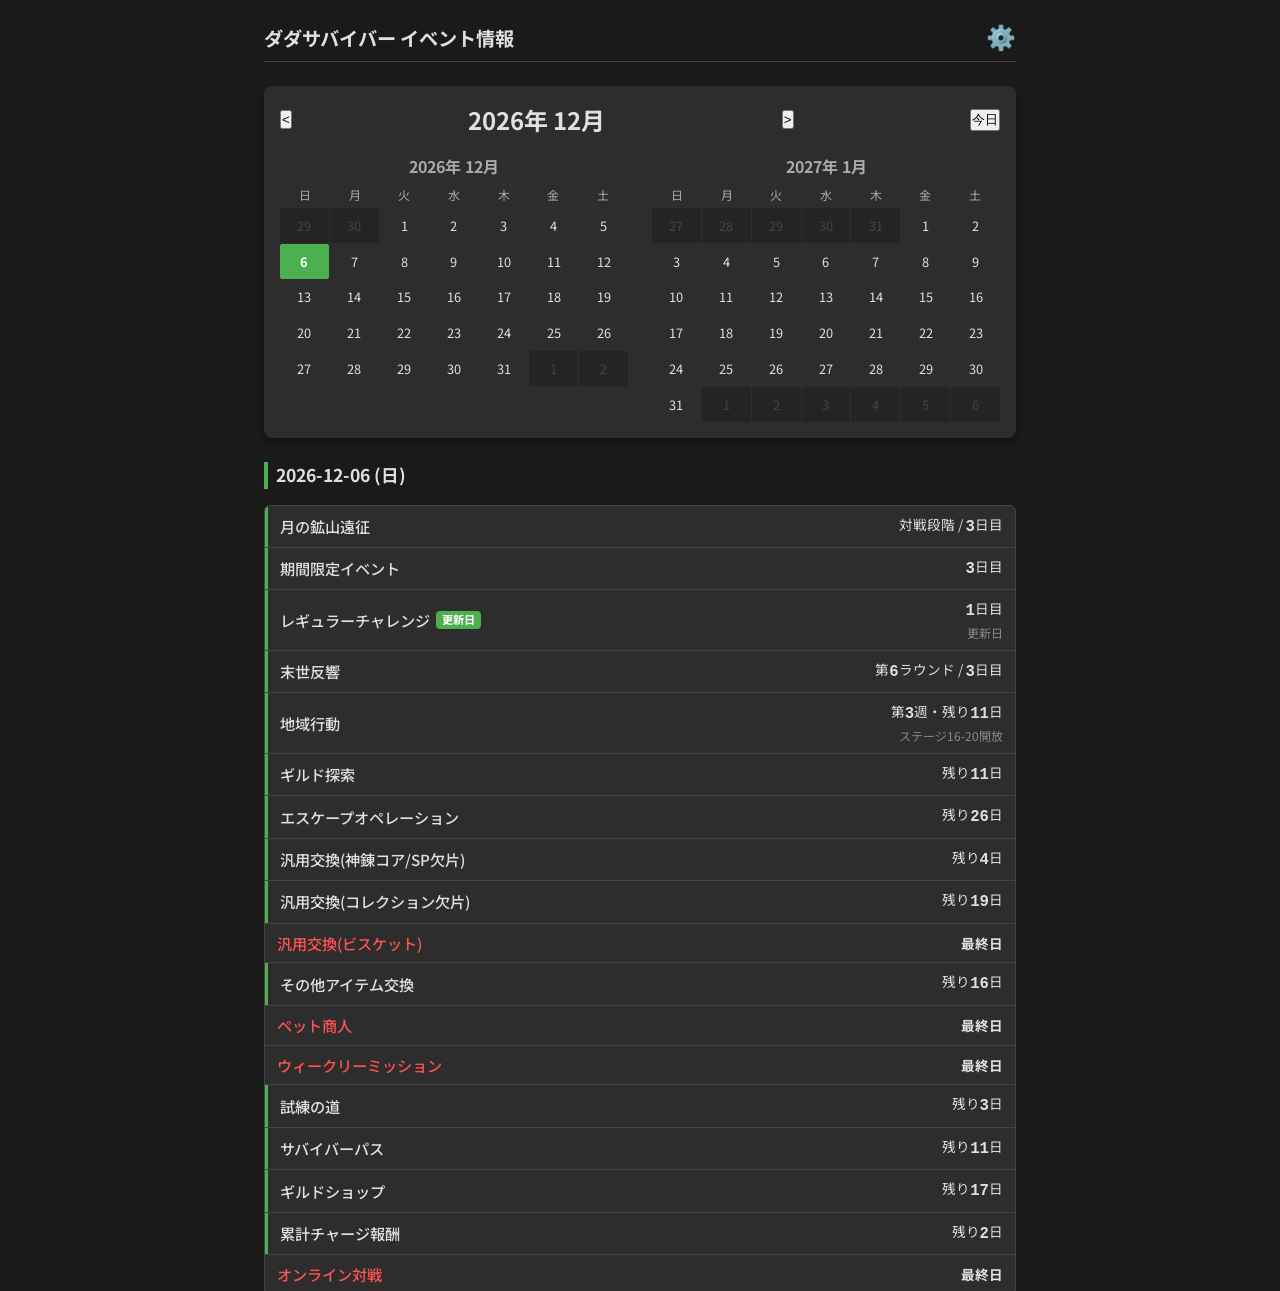
==== index.html @ ffa3d5c3 "chore(seo): add google site verification meta tag" ====
<!DOCTYPE html>
<html lang="ja">

<head>
  <meta charset="UTF-8">
  <meta name="viewport" content="width=device-width, initial-scale=1.0">
  <title>ダダサバイバー イベント情報</title>
  <meta name="description" content="ダダサバイバー(Survivor.io)の最新イベント情報を確認・管理できる非公式ツール。エスケープオペレーション等の残り日数をわかりやすく表示します。">
  <meta property="og:title" content="ダダサバイバー イベント情報">
  <meta property="og:description" content="ダダサバイバー(Survivor.io)のイベントスケジュールや残り日数を確認できるカレンダーツールです。">
  <meta property="og:type" content="website">
  <meta property="og:url" content="https://enakyo.github.io/dada-info/">
  <meta property="og:site_name" content="ダダサバイバー イベント情報">
  <link rel="stylesheet" href="style.css">
  <link rel="preconnect" href="https://fonts.googleapis.com">
  <link rel="preconnect" href="https://fonts.gstatic.com" crossorigin>
  <link href="https://fonts.googleapis.com/css2?family=Noto+Sans+JP:wght@400;500;700&display=swap" rel="stylesheet">
  <meta name="google-site-verification" content="-BUnI_vBlb3DD_EOdd6zE0rb4uLGTtt8RwJNwlfQh1Q" />
</head>

<body>
  <div class="app-container">
    <header>
      <h1 id="app-title">ダダサバイバー イベント情報</h1>
      <button id="config-btn" class="icon-button" aria-label="設定">⚙️</button>
    </header>

    <div class="main-content">
      <!-- Calendar Section -->
      <section class="calendar-section">
        <div class="calendar-header">
          <button id="prev-month">&lt;</button>
          <h2 id="current-month-label">2026年 1月</h2>
          <button id="next-month">&gt;</button>
          <button id="today-btn" class="text-button">今日</button>
        </div>
        <div class="calendar-container" id="calendar-container">
          <!-- Month tables will be injected here -->
        </div>
      </section>

      <!-- Selected Date Info -->
      <section class="info-section">
        <h3 id="selected-date-label">2026-01-23 (金)</h3>
        <div id="event-list" class="event-list">
          <!-- Event cards generated by JS -->
          <div class="loading-state">Loading...</div>
        </div>
      </section>
    </div>
  </div>

  <!-- Config Modal -->
  <div id="config-modal" class="modal hidden">
    <div class="modal-content">
      <div class="modal-header">
        <h2 data-term="settings">設定</h2>
        <button id="close-config" class="close-button">&times;</button>
      </div>
      <div class="modal-body">
        <div class="form-group">
          <label data-term="language">言語</label>
          <select id="lang-select">
            <option value="ja">日本語</option>
            <option value="en">English</option>
            <option value="zh">中文</option>
          </select>
        </div>

        <div class="form-group">
          <p class="note">※ゲーム内日付は UTC+8 基準で計算されます（JST 午前1時に更新）</p>
        </div>

        <div class="form-group">
          <label>イベント定義 (JSON)</label>
          <textarea id="config-json-editor" rows="10"></textarea>
          <p class="note-small">上級者向け: ここでイベント定義を直接編集できます。</p>
        </div>

        <div class="form-actions">
          <button id="save-config-btn" class="primary-button">保存 / Save</button>
          <button id="reset-config-btn" class="danger-button" data-term="reset_settings">初期設定に戻す</button>
        </div>
      </div>
    </div>
  </div>

  <script src="app.js"></script>
</body>

</html>
---- style.css ----
:root {
    --bg-color: #1a1a1a;
    --card-bg: #2d2d2d;
    --text-primary: #e0e0e0;
    --text-secondary: #aaaaaa;
    --accent-color: #4CAF50;
    --accent-hover: #45a049;
    --danger-color: #f44336;
    --warning-color: #ff9800;
    --border-color: #444;
    --modal-bg: rgba(0, 0, 0, 0.8);

    --font-main: 'Noto Sans JP', sans-serif;

    --spacing-sm: 8px;
    --spacing-md: 16px;
    --spacing-lg: 24px;
}

* {
    box-sizing: border-box;
    margin: 0;
    padding: 0;
}

body {
    font-family: var(--font-main);
    background-color: var(--bg-color);
    color: var(--text-primary);
    line-height: 1.5;
    -webkit-font-smoothing: antialiased;
}

.app-container {
    max-width: 800px;
    margin: 0 auto;
    padding: var(--spacing-md);
    min-height: 100vh;
    display: flex;
    flex-direction: column;
}

header {
    display: flex;
    justify-content: space-between;
    align-items: center;
    margin-bottom: var(--spacing-lg);
    border-bottom: 1px solid var(--border-color);
    padding-bottom: var(--spacing-sm);
}

h1 {
    font-size: 1.2rem;
    font-weight: 700;
}

.icon-button {
    background: none;
    border: none;
    font-size: 1.5rem;
    cursor: pointer;
    color: var(--text-primary);
}

.main-content {
    display: flex;
    flex-direction: column;
    gap: var(--spacing-lg);
}

/* Calendar Section */
.calendar-section {
    background-color: var(--card-bg);
    padding: var(--spacing-md);
    border-radius: 8px;
    box-shadow: 0 4px 6px rgba(0, 0, 0, 0.3);
}

.calendar-header {
    display: flex;
    justify-content: space-between;
    align-items: center;
    margin-bottom: var(--spacing-md);
}

/* Container for months */
.calendar-container {
    display: flex;
    flex-direction: column;
    /* Mobile default: stack or just show one via JS? Let's hide 2nd via CSS if needed, but flex column is fine for stack */
    gap: var(--spacing-lg);
}

.calendar-month-block {
    flex: 1;
}

.month-label {
    text-align: center;
    margin-bottom: 8px;
    font-weight: bold;
    color: var(--text-secondary);
}

/* Hide navigation month label since we show it per block now? 
   No, let's keep the main navigator but maybe update the logic.
   Actually, let's hide specific month labels inside blocks if the header covers it.
   But user wants 2 months. So header "2026/01 - 2026/02" or individual labels.
   Individual labels are better for 2 months. 
*/

.calendar-weekdays {
    display: grid;
    grid-template-columns: repeat(7, 1fr);
    text-align: center;
    font-size: 0.75rem;
    color: var(--text-secondary);
    margin-bottom: 4px;
}

.calendar-grid {
    display: grid;
    grid-template-columns: repeat(7, 1fr);
    gap: 1px;
}

.calendar-day {
    aspect-ratio: 1.2;
    /* Slightly shorter than square */
    display: flex;
    justify-content: center;
    align-items: center;
    font-size: 0.85rem;
    cursor: pointer;
    border-radius: 2px;
    transition: background-color 0.1s;
}

.calendar-day:hover {
    background-color: #3d3d3d;
}

.calendar-day.other-month {
    color: #444;
    background-color: rgba(0, 0, 0, 0.2);
}

.calendar-day.today {
    border: 1px solid var(--accent-color);
    font-weight: bold;
}

.calendar-day.selected {
    background-color: var(--accent-color);
    color: white;
}

/* Desktop View for Calendar */
@media (min-width: 768px) {
    .calendar-container {
        flex-direction: row;
        /* Side by side */
        gap: var(--spacing-lg);
    }

    .calendar-day {
        font-size: 0.8rem;
        /* Smaller font on PC */
        aspect-ratio: 1.4;
        /* More compact vertically */
    }
}

/* Info Section */
.info-section h3 {
    margin-bottom: var(--spacing-md);
    border-left: 4px solid var(--accent-color);
    padding-left: var(--spacing-sm);
    font-size: 1.1rem;
}

/* Event List - Table-like Layout */
.event-list {
    display: flex;
    flex-direction: column;
    gap: 1px;
    /* Separator line effect */
    background-color: var(--border-color);
    /* Lines color */
    border: 1px solid var(--border-color);
    border-radius: 6px;
    overflow: hidden;
}

.event-row {
    display: flex;
    background-color: var(--card-bg);
    padding: 8px 12px;
    align-items: center;
}

.event-row:hover {
    background-color: #333;
}

/* Left Status Indicator (Border) */
.event-row.status-active {
    border-left: 3px solid var(--accent-color);
}

.event-row.status-exchange-only {
    border-left: 3px solid var(--warning-color);
}

.event-row.status-preparation {
    border-left: 3px solid #666;
}

.event-row.status-finished {
    border-left: 3px solid #888;
    background-color: #252525;
    /* Slightly darker/grayer bg */
    color: #999;
}

/* 2 Columns */
.event-col-name {
    flex: 1;
    /* Variable width */
    font-weight: 500;
    font-size: 0.95rem;
    display: flex;
    align-items: center;
    gap: 6px;
    min-width: 0;
    /* Important for flex child truncation/sizing */
}

.event-name-text {
    display: inline-block;
    white-space: nowrap;
}

.event-col-info {
    flex: 1;
    /* Variable width */
    text-align: right;
    font-size: 0.85rem;
    color: #ccc;
    display: flex;
    flex-direction: column;
    justify-content: center;
    align-items: flex-end;
    white-space: nowrap;
    flex-shrink: 0;
}

.info-primary {
    color: var(--text-primary);
}

.big-num {
    font-size: 1.15em;
    /* +2pt approx (relative) */
    font-weight: bold;
    font-family: monospace, sans-serif;
    vertical-align: -1px;
}

.info-secondary {
    font-size: 0.75rem;
    color: #888;
}

.mini-badge {
    font-size: 0.7rem;
    padding: 2px 6px;
    border-radius: 4px;
    line-height: 1.2;
    white-space: nowrap;
    /* Prevent vertical stacking */
    display: inline-block;
    /* Ensure horizontal flow */
    flex-shrink: 0;
    /* Prevent shrinking */
}

.update-badge {
    background-color: var(--accent-color);
    color: #fff;
    font-weight: bold;
}

.exchange-badge {
    background-color: var(--warning-color);
    color: #111;
}

.ending-badge {
    background-color: #ff5722; /* Deep Orange */
    color: #fff;
    font-weight: bold;
}

.text-last-day {
    color: #ff5252; /* Red accent for text */
    font-weight: bold;
}

/* Modal */
.modal {
    position: fixed;
    top: 0;
    left: 0;
    width: 100%;
    height: 100%;
    background-color: var(--modal-bg);
    display: flex;
    justify-content: center;
    align-items: center;
    z-index: 1000;
}

.modal.hidden {
    display: none;
}

.modal-content {
    background-color: var(--bg-color);
    width: 90%;
    max-width: 600px;
    max-height: 90vh;
    border-radius: 8px;
    display: flex;
    flex-direction: column;
    overflow: hidden;
    border: 1px solid var(--border-color);
}

.modal-header {
    padding: var(--spacing-md);
    border-bottom: 1px solid var(--border-color);
    display: flex;
    justify-content: space-between;
    align-items: center;
}

.modal-body {
    padding: var(--spacing-md);
    overflow-y: auto;
}

.close-button {
    background: none;
    border: none;
    font-size: 1.5rem;
    color: var(--text-primary);
    cursor: pointer;
}

.form-group {
    margin-bottom: var(--spacing-lg);
}

.form-group label {
    display: block;
    margin-bottom: var(--spacing-sm);
    font-weight: bold;
}

.form-group select,
.form-group textarea {
    width: 100%;
    padding: 8px;
    background-color: var(--card-bg);
    border: 1px solid #555;
    color: var(--text-primary);
    border-radius: 4px;
}

.note {
    font-size: 0.85rem;
    color: var(--text-secondary);
}

.note-small {
    font-size: 0.75rem;
    color: #888;
    margin-top: 4px;
}

.form-actions {
    display: flex;
    justify-content: space-between;
    gap: var(--spacing-md);
}

.primary-button {
    background-color: var(--accent-color);
    color: white;
    border: none;
    padding: 8px 16px;
    border-radius: 4px;
    cursor: pointer;
    flex: 1;
}

.danger-button {
    background-color: transparent;
    color: var(--danger-color);
    border: 1px solid var(--danger-color);
    padding: 8px 16px;
    border-radius: 4px;
    cursor: pointer;
}

/* Utilities */
.hidden {
    display: none !important;
}

@media (min-width: 768px) {
    .app-container {
        padding: var(--spacing-lg);
    }
}

@media (max-width: 767px) {
    .mobile-hidden {
        display: none !important;
    }
}
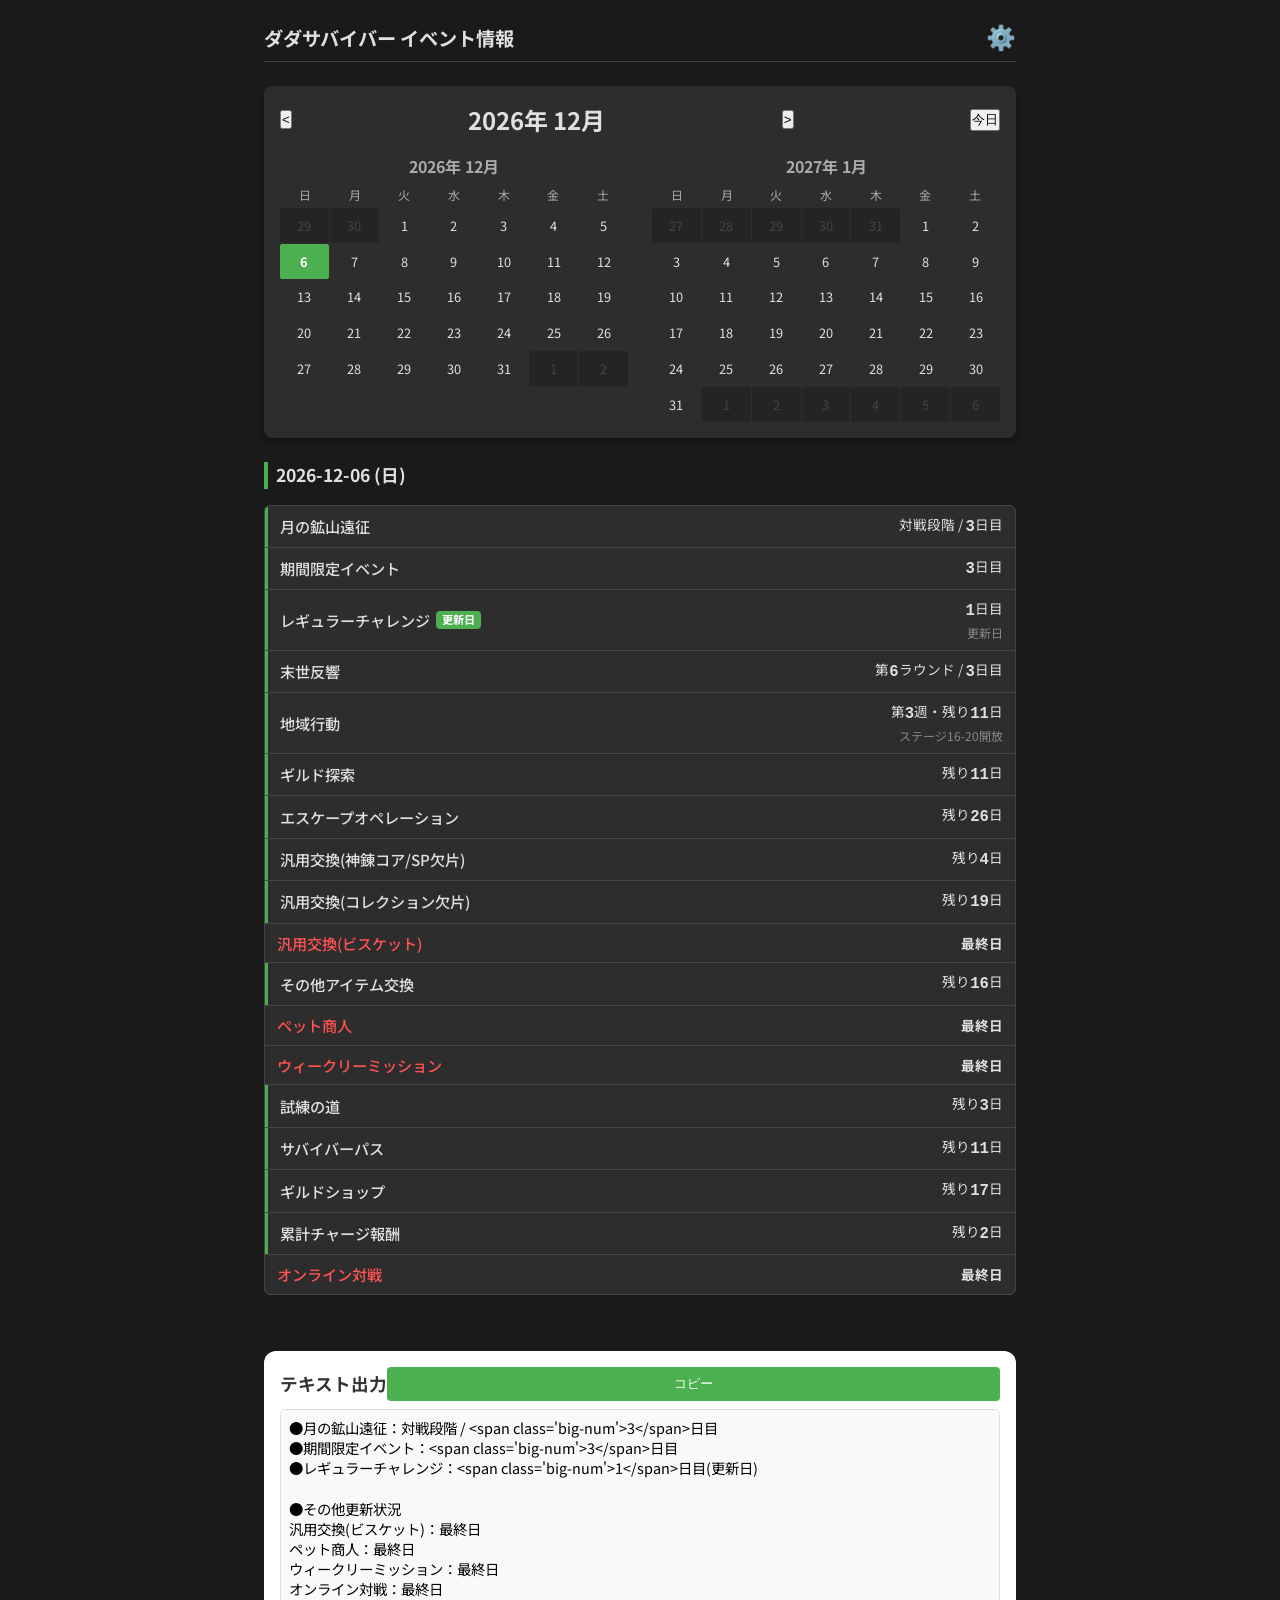
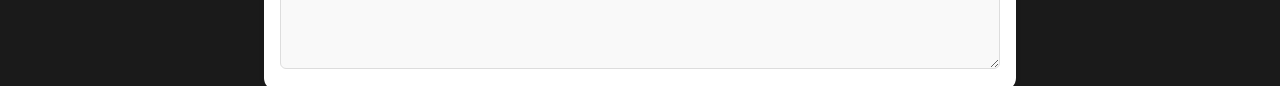
==== commit 1c1a4749: "feat: add copy-to-clipboard summary feature" ====
--- a/index.html
+++ b/index.html
@@ -47,6 +47,15 @@
           <div class="loading-state">Loading...</div>
         </div>
       </section>
+
+      <!-- Copy Section -->
+      <section class="copy-section">
+        <div class="copy-header">
+          <h3>テキスト出力</h3>
+          <button id="copy-btn" class="primary-button">コピー</button>
+        </div>
+        <textarea id="copy-textarea" rows="12" readonly></textarea>
+      </section>
     </div>
   </div>
 
--- a/style.css
+++ b/style.css
@@ -429,4 +429,38 @@
     .mobile-hidden {
         display: none !important;
     }
+}
+.copy-section {
+  margin-top: 2rem;
+  background: white;
+  padding: 1rem;
+  border-radius: 12px;
+  box-shadow: 0 4px 6px rgba(0,0,0,0.05);
+}
+
+.copy-header {
+  display: flex;
+  justify-content: space-between;
+  align-items: center;
+  margin-bottom: 0.5rem;
+}
+
+.copy-header h3 {
+  margin: 0;
+  font-size: 1.1rem;
+  color: #333;
+}
+
+#copy-textarea {
+  width: 100%;
+  box-sizing: border-box;
+  font-family: inherit;
+  font-size: 0.9rem;
+  border: 1px solid #ddd;
+  border-radius: 6px;
+  padding: 0.5rem;
+  resize: vertical;
+  background: #f9f9f9;
+  line-height: 1.4;
+  white-space: pre-wrap;
 }
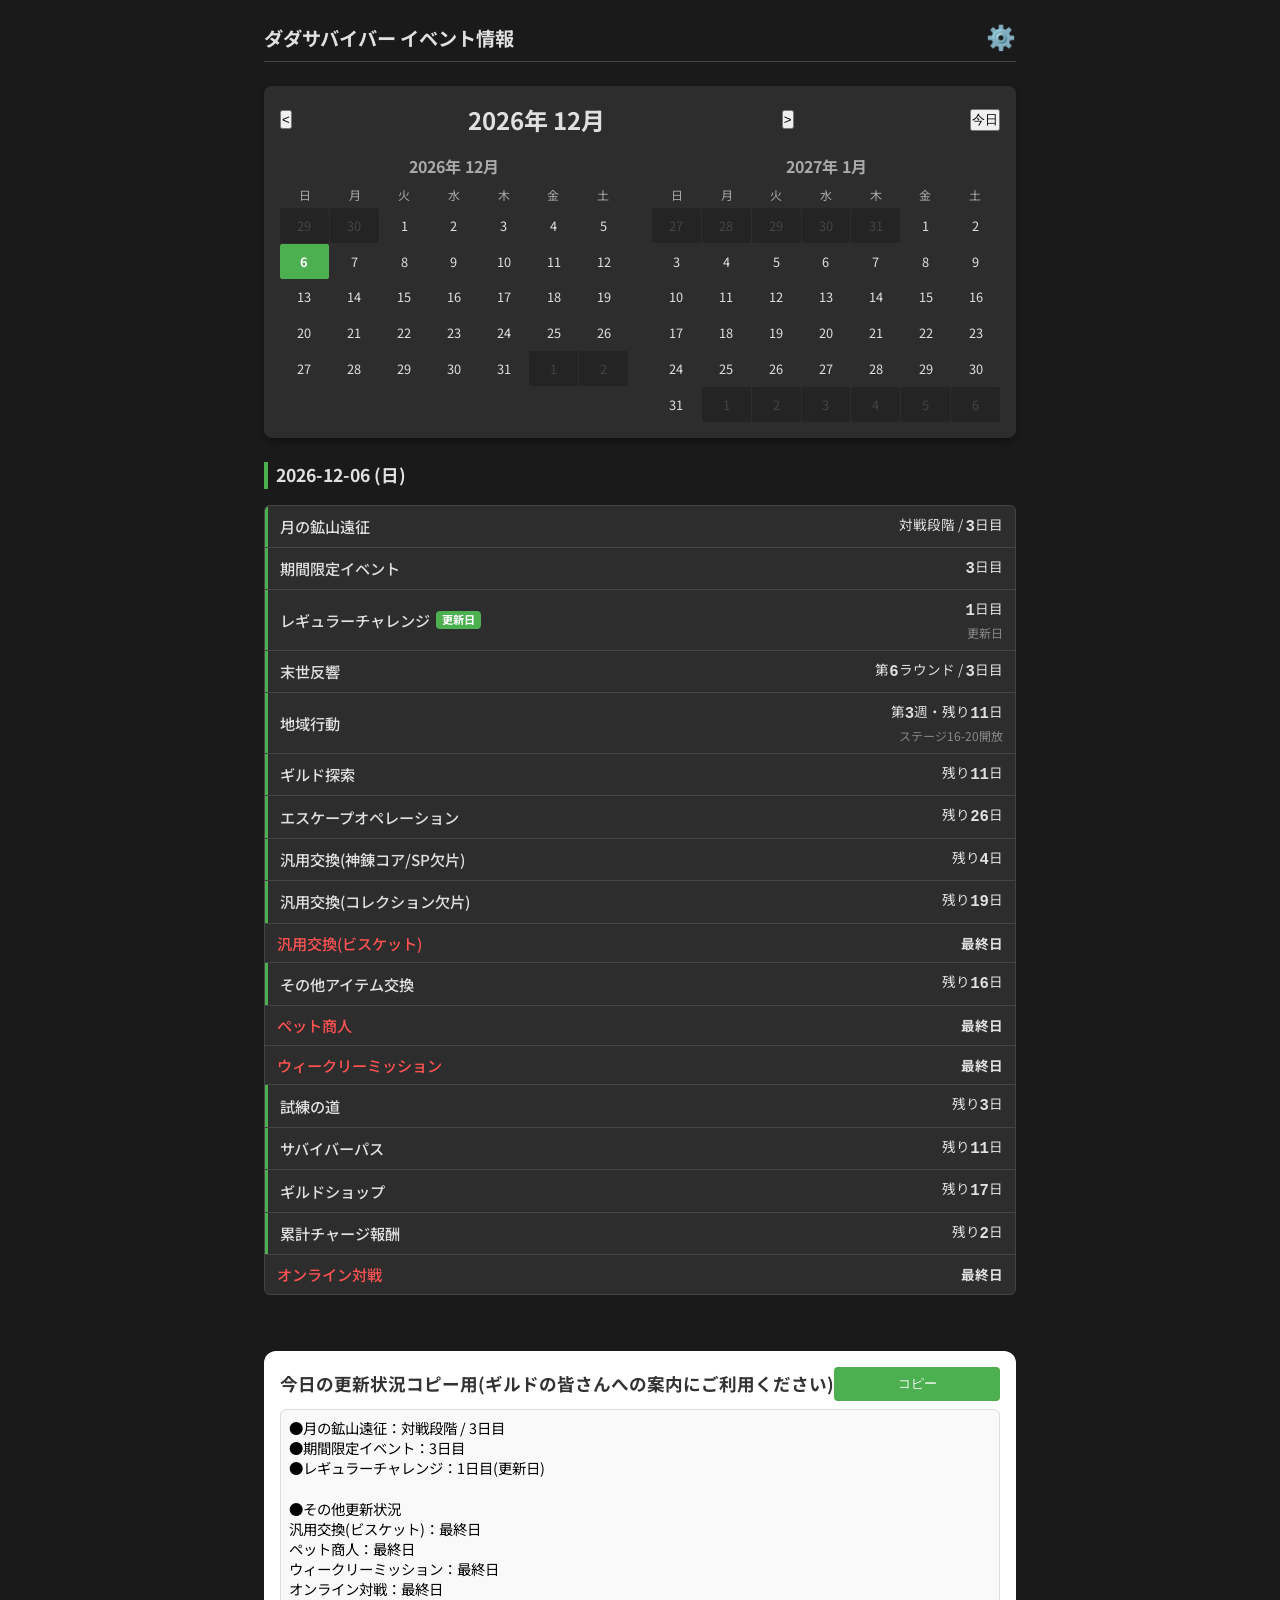
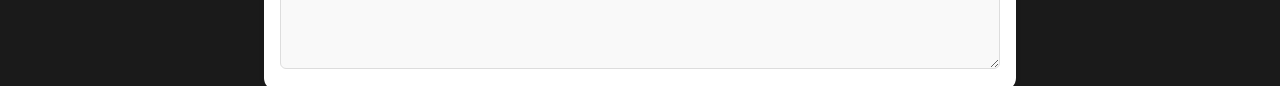
==== commit 03df7444: "Update header text in copy section of index.html" ====
--- a/index.html
+++ b/index.html
@@ -51,7 +51,7 @@
       <!-- Copy Section -->
       <section class="copy-section">
         <div class="copy-header">
-          <h3>テキスト出力</h3>
+          <h3>今日の更新状況コピー用(ギルドの皆さんへの案内にご利用ください)</h3>
           <button id="copy-btn" class="primary-button">コピー</button>
         </div>
         <textarea id="copy-textarea" rows="12" readonly></textarea>
@@ -97,4 +97,4 @@
   <script src="app.js"></script>
 </body>
 
-</html>+</html>
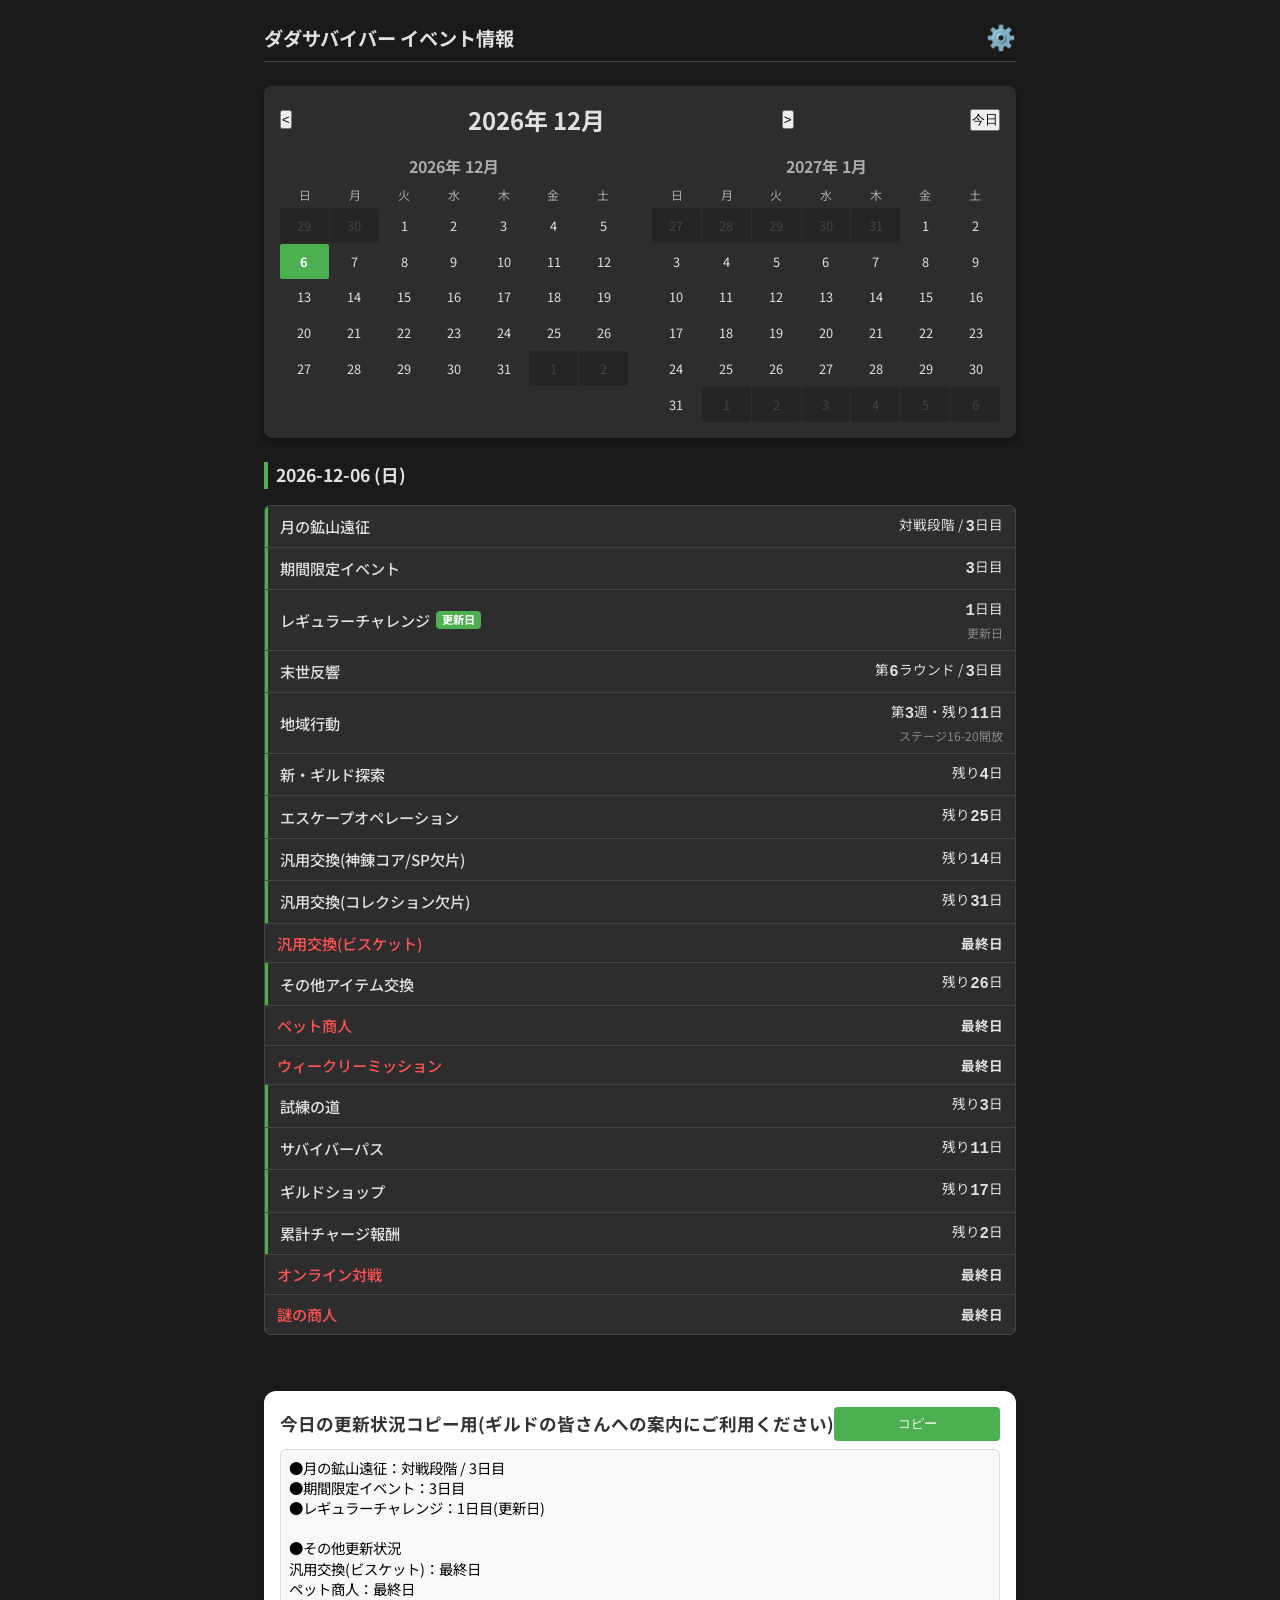
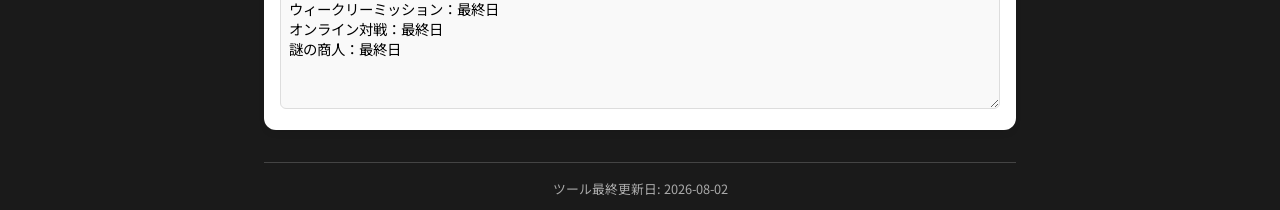
==== commit 66172fbf: "chore(ui): add tool last updated date at footer" ====
--- a/index.html
+++ b/index.html
@@ -57,6 +57,10 @@
         <textarea id="copy-textarea" rows="12" readonly></textarea>
       </section>
     </div>
+    
+    <footer>
+      <p class="last-updated">ツール最終更新日: 2026-08-02</p>
+    </footer>
   </div>
 
   <!-- Config Modal -->
--- a/style.css
+++ b/style.css
@@ -463,4 +463,17 @@
   background: #f9f9f9;
   line-height: 1.4;
   white-space: pre-wrap;
-}+}
+/* Footer Styles */
+footer {
+    margin-top: 2rem;
+    text-align: center;
+    padding: 1rem 0;
+    border-top: 1px solid var(--border-color);
+}
+
+.last-updated {
+    font-size: 0.8rem;
+    color: var(--text-secondary);
+    margin: 0;
+}
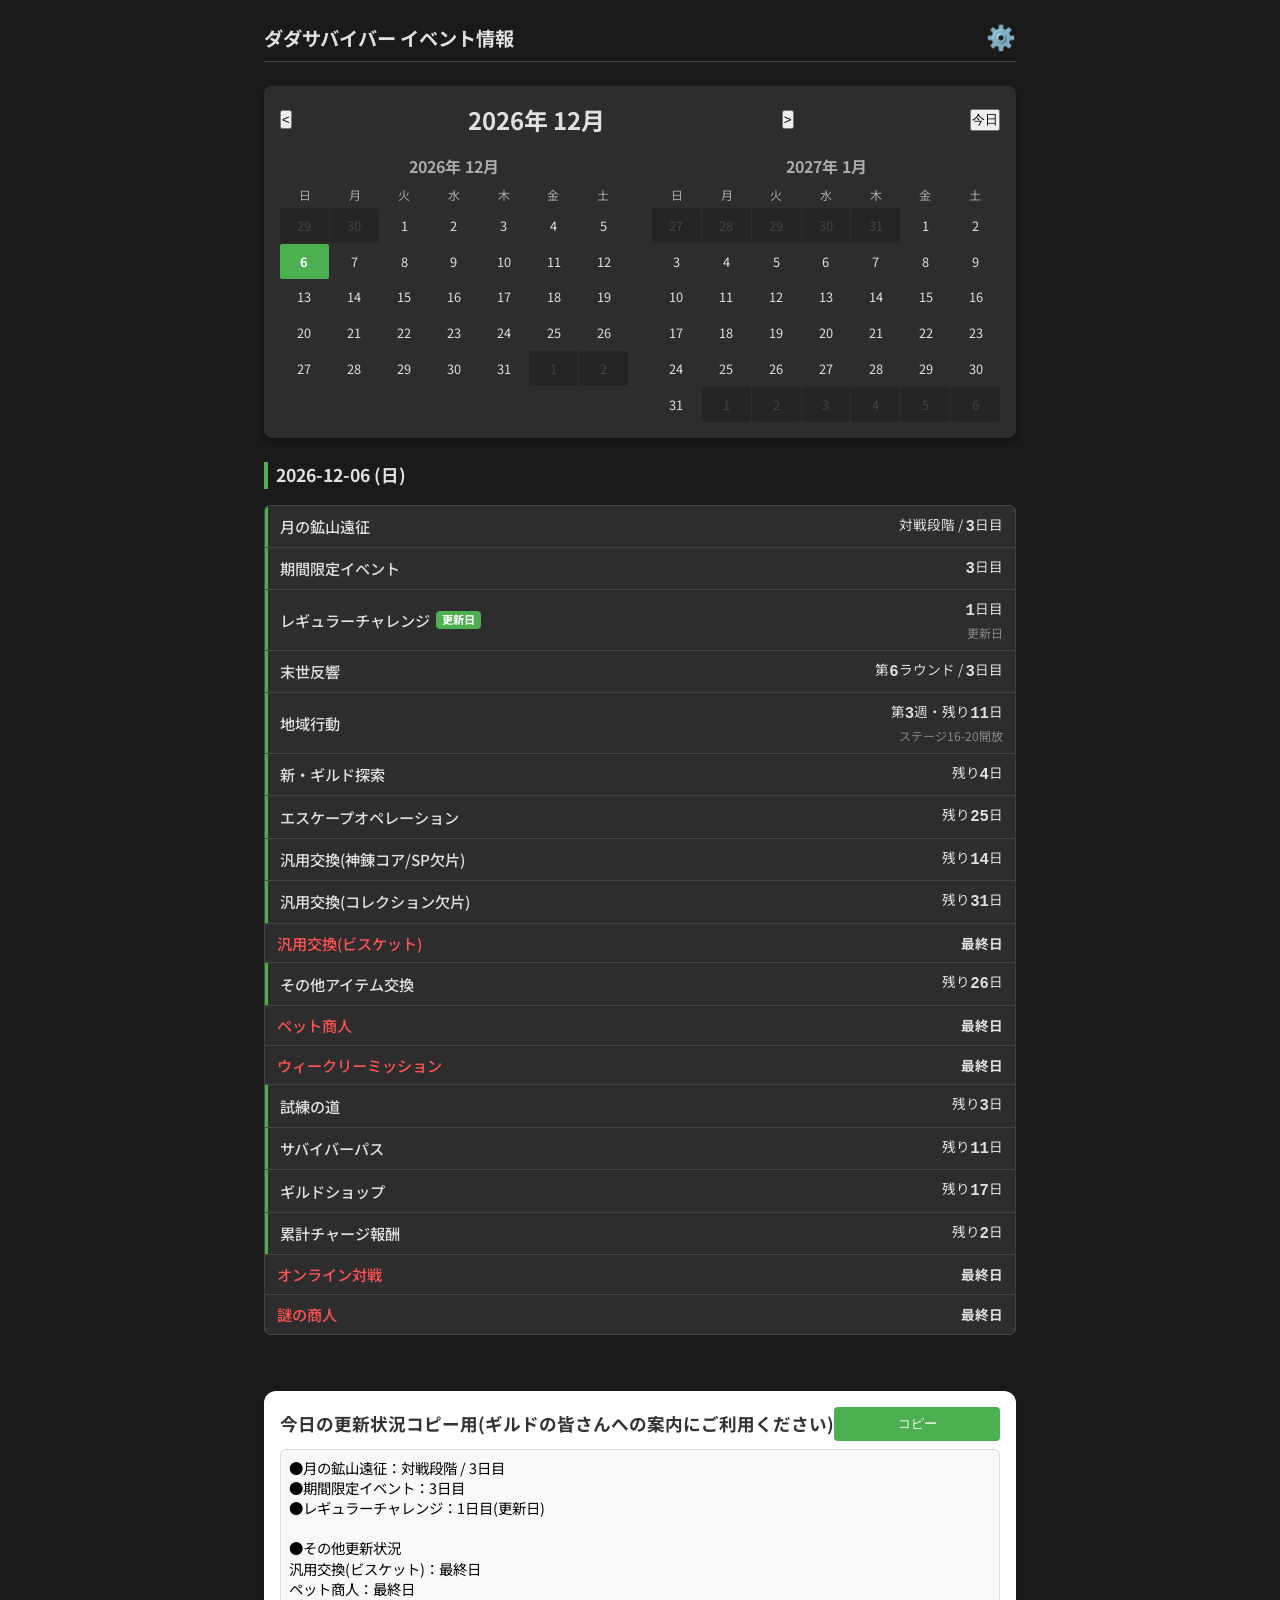
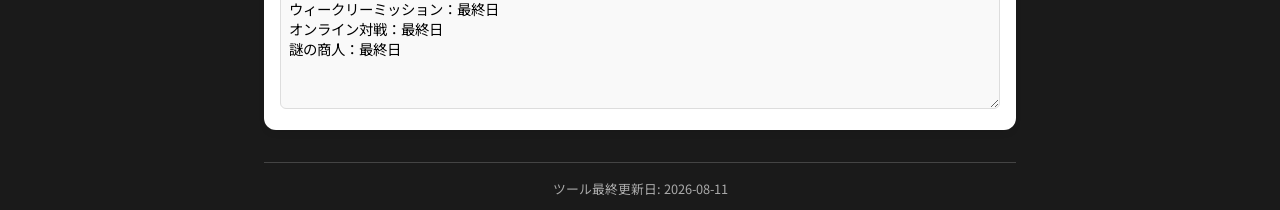
==== commit 560431f2: "chore(ui): update tool last updated date to 2026-08-11" ====
--- a/index.html
+++ b/index.html
@@ -59,7 +59,7 @@
     </div>
     
     <footer>
-      <p class="last-updated">ツール最終更新日: 2026-08-02</p>
+      <p class="last-updated">ツール最終更新日: 2026-08-11</p>
     </footer>
   </div>
 
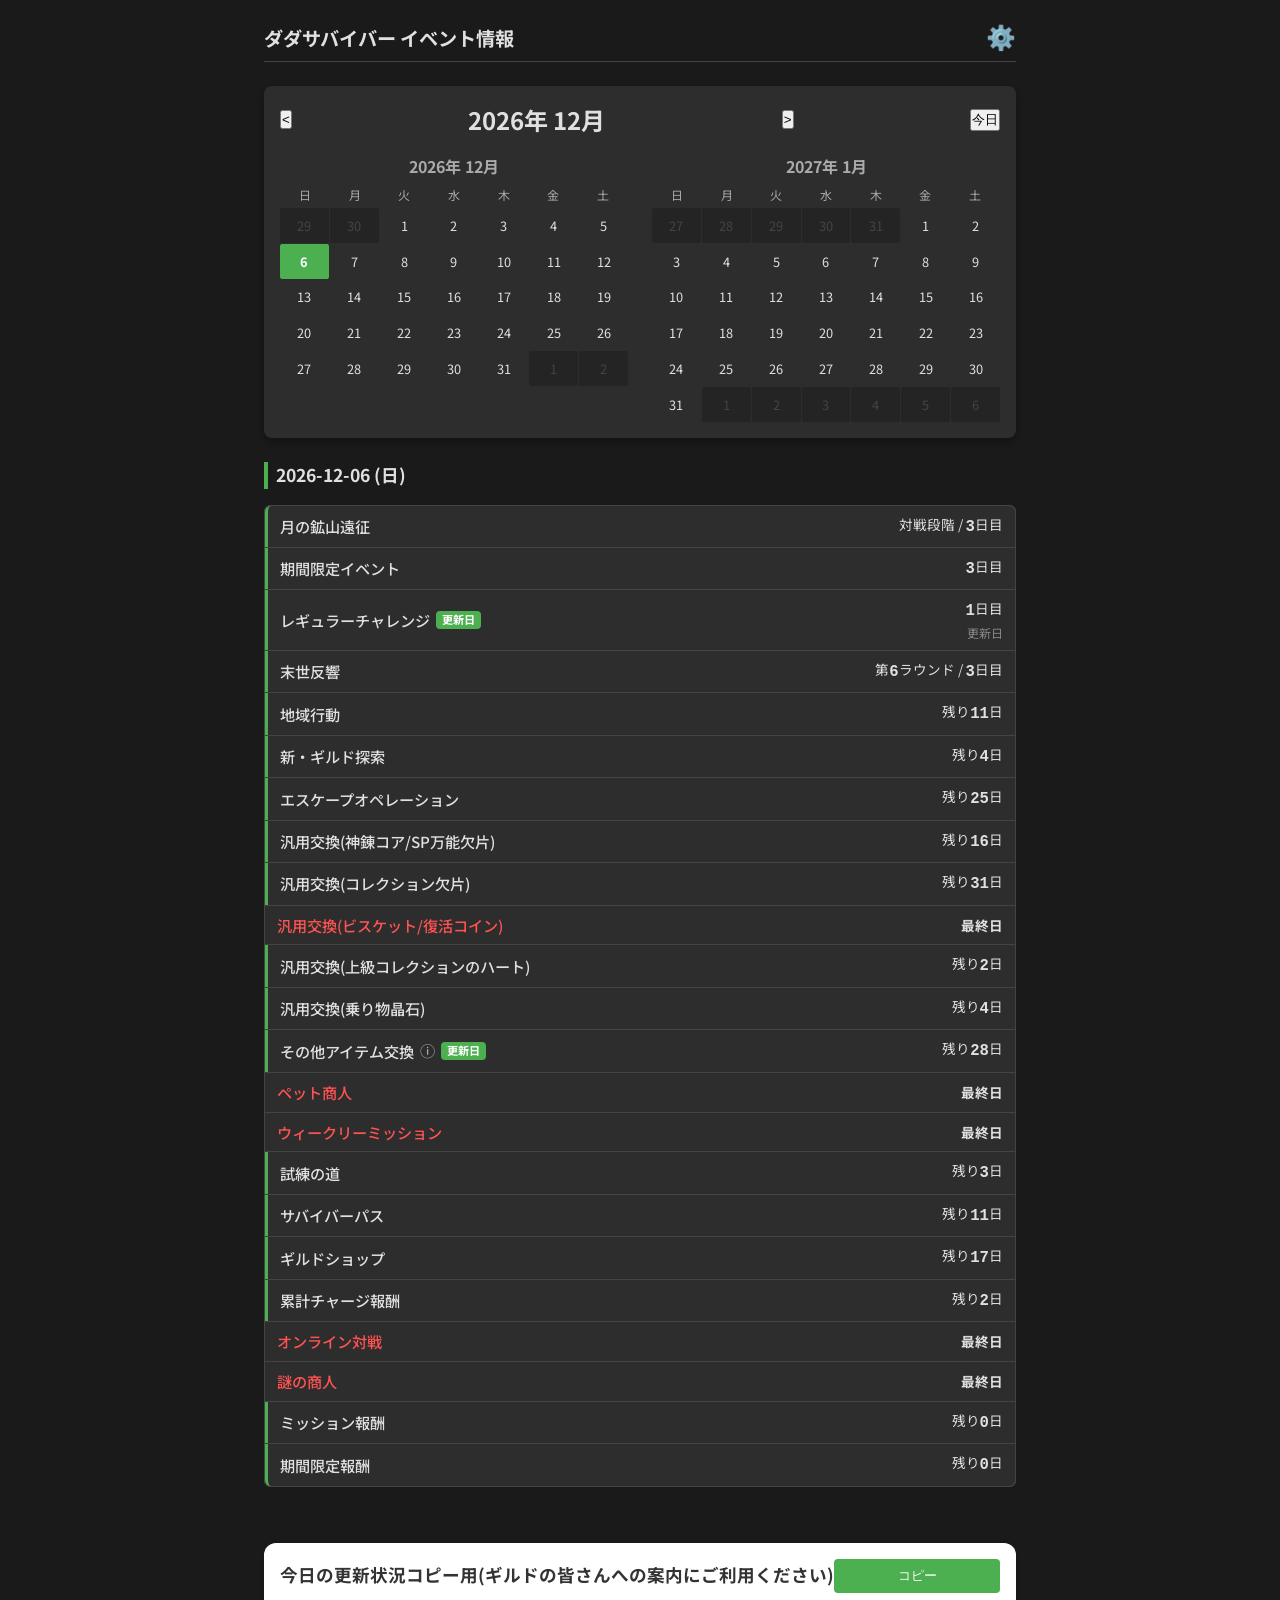
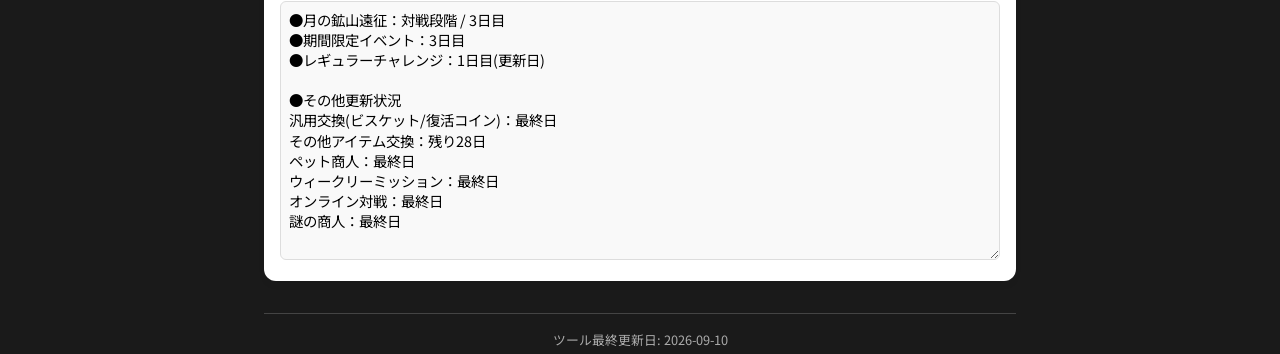
==== commit cc8f9446: "chore: rename vehicle crystal exchange" ====
--- a/index.html
+++ b/index.html
@@ -59,7 +59,7 @@
     </div>
     
     <footer>
-      <p class="last-updated">ツール最終更新日: 2026-08-11</p>
+      <p class="last-updated">ツール最終更新日: 2026-09-10</p>
     </footer>
   </div>
 
--- a/style.css
+++ b/style.css
@@ -189,7 +189,15 @@
     /* Lines color */
     border: 1px solid var(--border-color);
     border-radius: 6px;
-    overflow: hidden;
+    overflow: visible;
+}
+
+.event-row:first-child {
+    border-radius: 6px 6px 0 0;
+}
+
+.event-row:last-child {
+    border-radius: 0 0 6px 6px;
 }
 
 .event-row {
@@ -429,6 +437,72 @@
     .mobile-hidden {
         display: none !important;
     }
+}
+
+.event-info {
+    position: relative;
+    display: inline-flex;
+    flex-shrink: 0;
+}
+
+.event-info-button {
+    appearance: none;
+    border: 0;
+    padding: 0;
+    background: transparent;
+    color: var(--text-secondary);
+    font: inherit;
+    line-height: 1;
+    cursor: help;
+}
+
+.event-info-button:focus-visible {
+    outline: 2px solid var(--accent-color);
+    outline-offset: 2px;
+    border-radius: 50%;
+}
+
+.event-tooltip {
+    position: absolute;
+    z-index: 20;
+    top: calc(100% + 8px);
+    left: 50%;
+    width: min(360px, calc(100vw - 48px));
+    padding: 10px 12px;
+    border: 1px solid var(--border-color);
+    border-radius: 6px;
+    background: #111;
+    color: var(--text-primary);
+    box-shadow: 0 6px 18px rgba(0, 0, 0, 0.45);
+    font-size: 0.78rem;
+    font-weight: 400;
+    line-height: 1.55;
+    white-space: normal;
+    visibility: hidden;
+    opacity: 0;
+    transform: translate(-35%, -4px);
+    transition: opacity 0.15s ease, transform 0.15s ease;
+    pointer-events: none;
+}
+
+.event-tooltip::before {
+    content: '';
+    position: absolute;
+    top: -5px;
+    left: 35%;
+    width: 8px;
+    height: 8px;
+    border-top: 1px solid var(--border-color);
+    border-left: 1px solid var(--border-color);
+    background: #111;
+    transform: rotate(45deg);
+}
+
+.event-info:hover .event-tooltip,
+.event-info:focus-within .event-tooltip {
+    visibility: visible;
+    opacity: 1;
+    transform: translate(-35%, 0);
 }
 .copy-section {
   margin-top: 2rem;
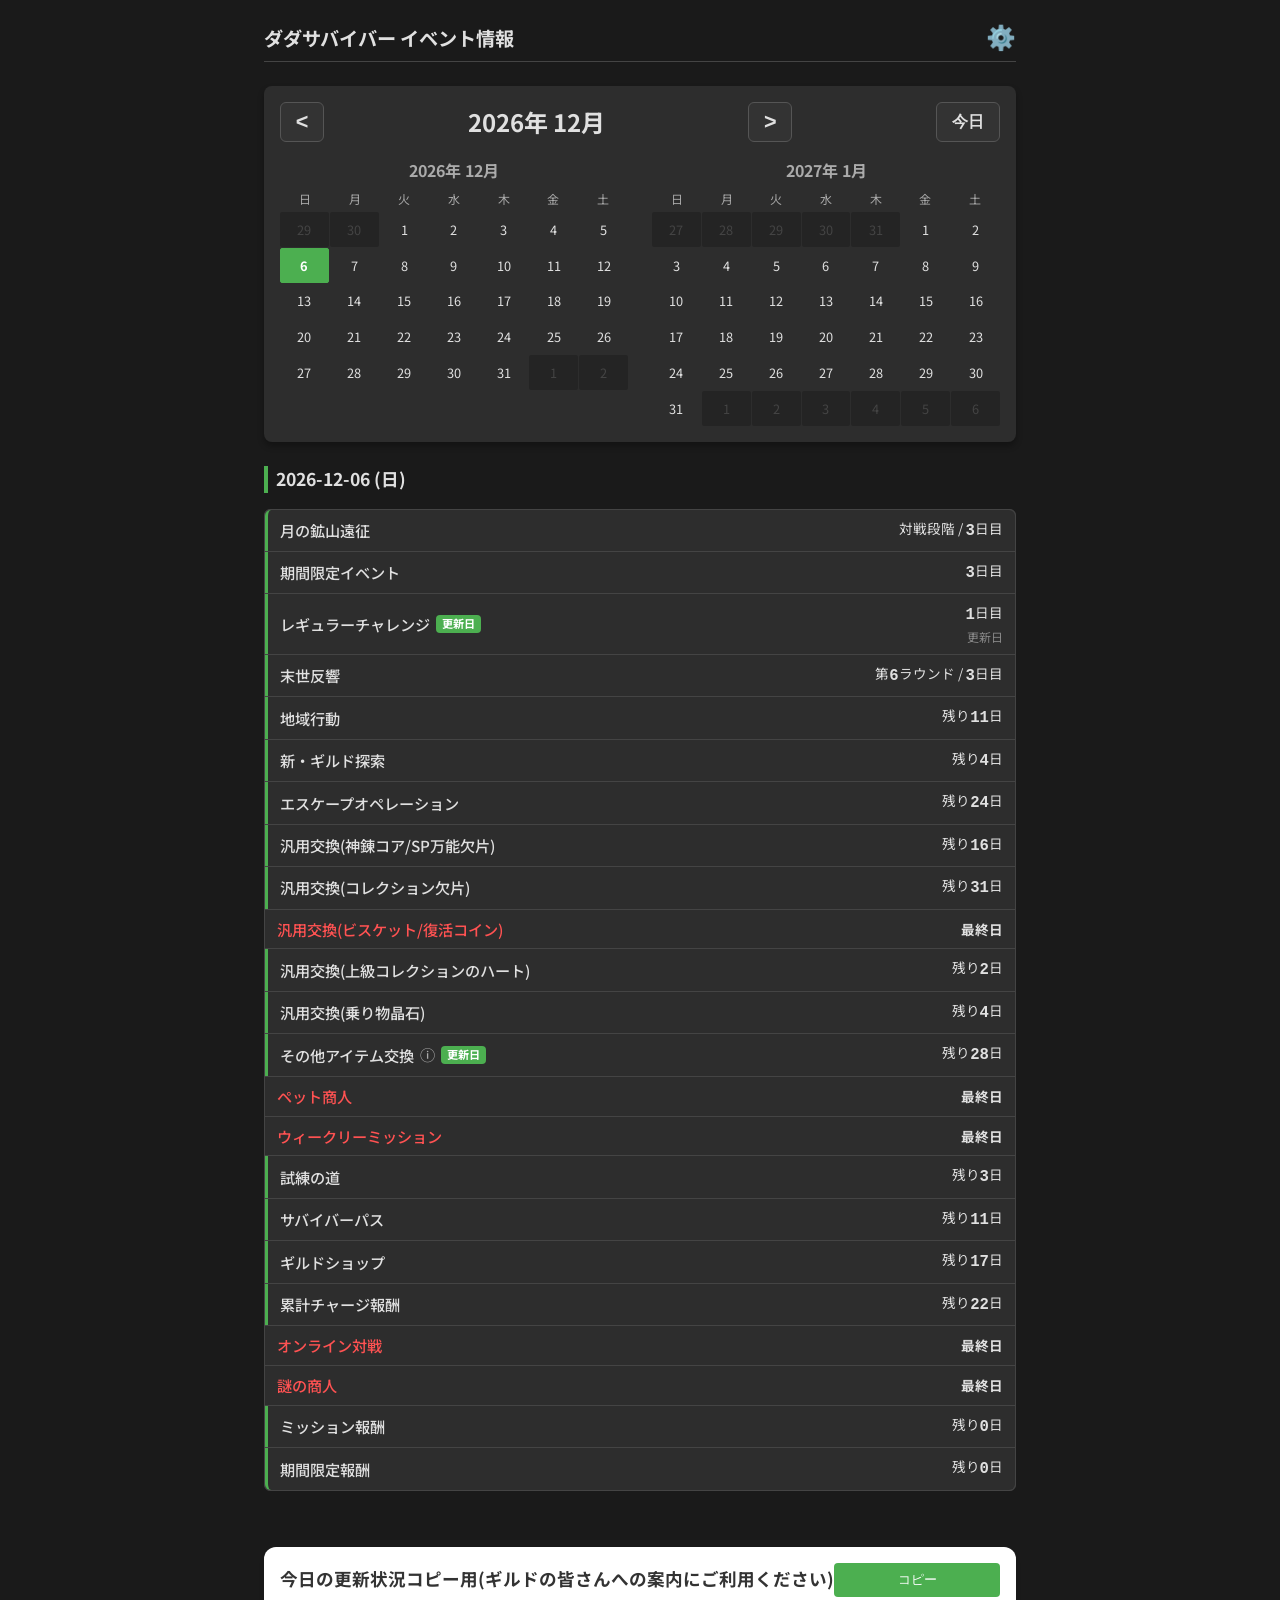
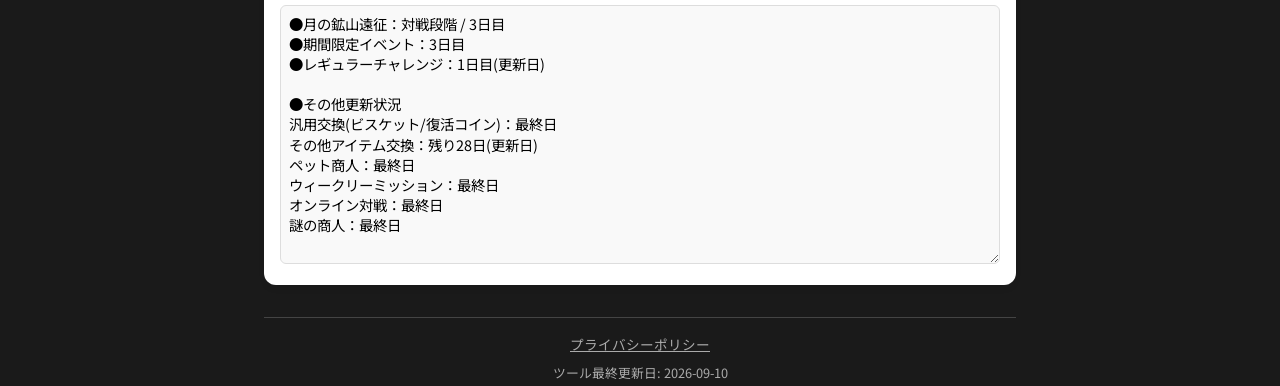
==== commit 5e1f98a8: "feat: link privacy policy from footer" ====
--- a/index.html
+++ b/index.html
@@ -59,6 +59,7 @@
     </div>
     
     <footer>
+      <p class="privacy-link"><a href="privacy-policy.html">プライバシーポリシー</a></p>
       <p class="last-updated">ツール最終更新日: 2026-09-10</p>
     </footer>
   </div>
--- a/style.css
+++ b/style.css
@@ -83,6 +83,29 @@
     margin-bottom: var(--spacing-md);
 }
 
+.calendar-header button {
+    min-width: 44px;
+    min-height: 40px;
+    padding: 8px 12px;
+    border: 1px solid #555;
+    border-radius: 6px;
+    background-color: #333;
+    color: var(--text-primary);
+    font-size: 1rem;
+    font-weight: 700;
+    line-height: 1;
+    cursor: pointer;
+}
+
+#prev-month,
+#next-month {
+    font-size: 1.35rem;
+}
+
+#today-btn {
+    min-width: 64px;
+}
+
 /* Container for months */
 .calendar-container {
     display: flex;
@@ -498,8 +521,8 @@
     transform: rotate(45deg);
 }
 
-.event-info:hover .event-tooltip,
-.event-info:focus-within .event-tooltip {
+.event-info.is-open .event-tooltip,
+.event-info.is-hovered .event-tooltip {
     visibility: visible;
     opacity: 1;
     transform: translate(-35%, 0);
@@ -546,6 +569,20 @@
     border-top: 1px solid var(--border-color);
 }
 
+.privacy-link {
+    margin: 0 0 0.5rem;
+    font-size: 0.85rem;
+}
+
+.privacy-link a {
+    color: var(--text-secondary);
+}
+
+.privacy-link a:hover,
+.privacy-link a:focus-visible {
+    color: var(--text-primary);
+}
+
 .last-updated {
     font-size: 0.8rem;
     color: var(--text-secondary);
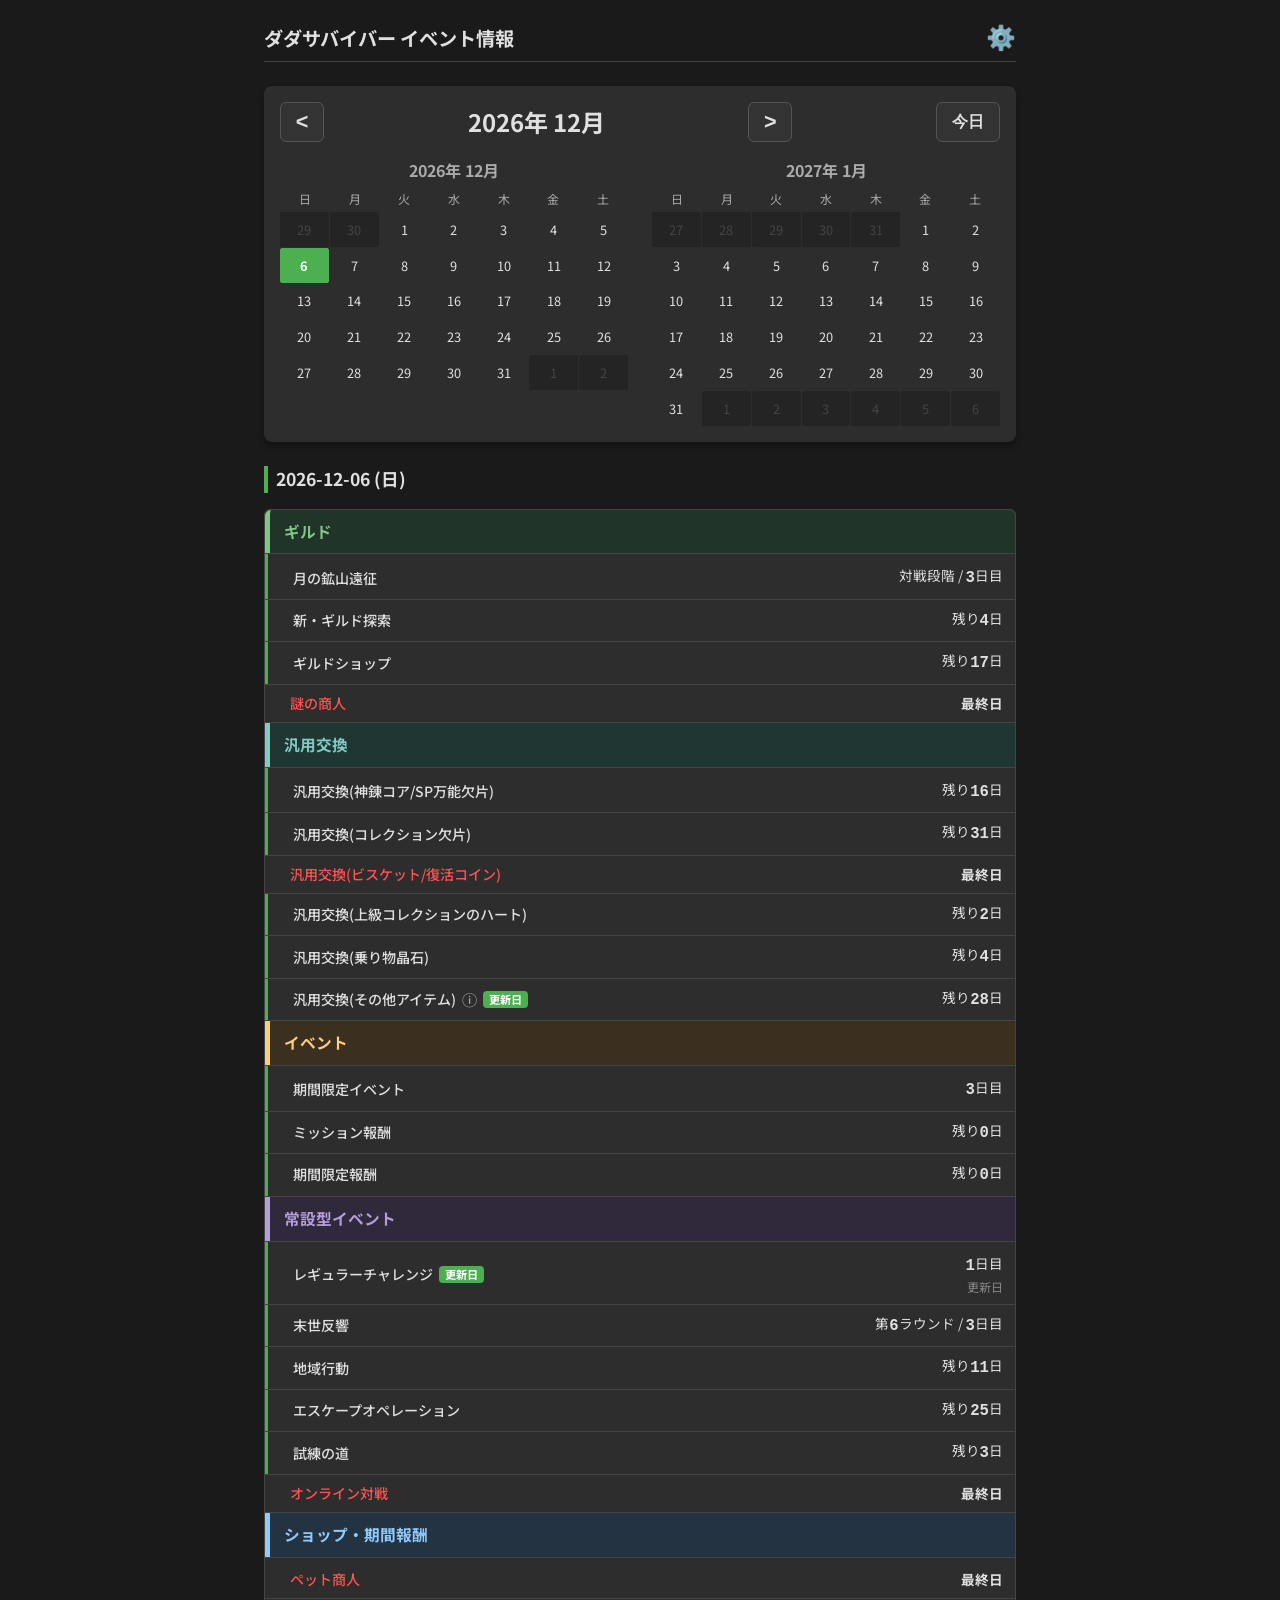
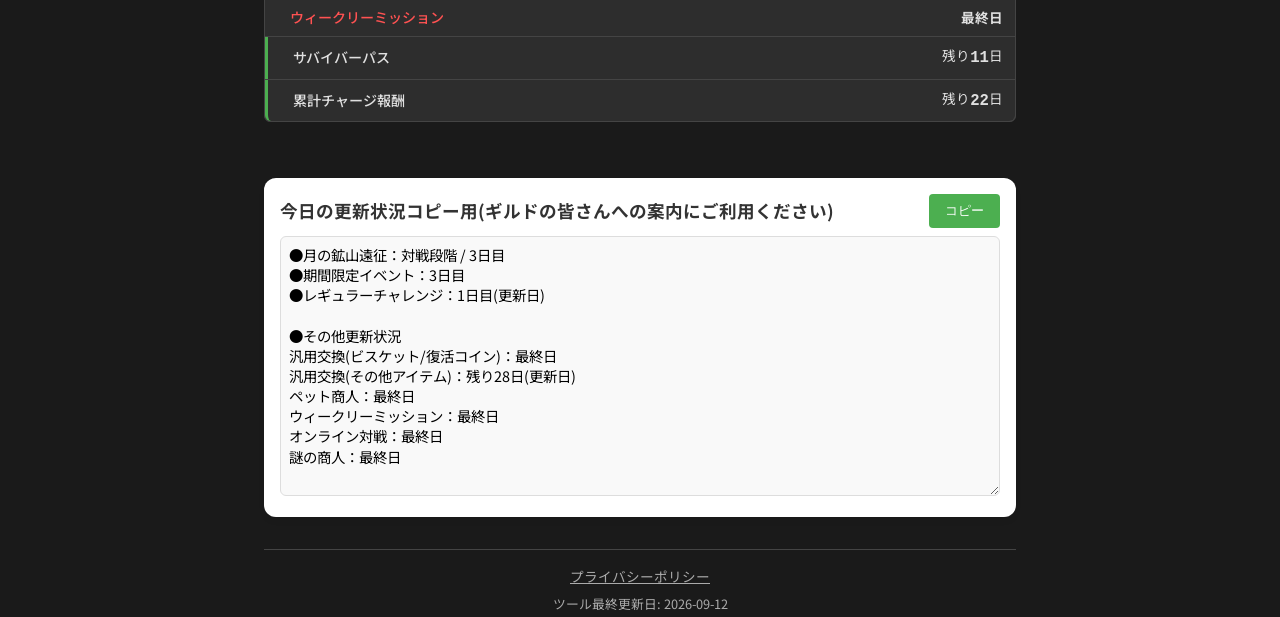
==== commit 2cd1b5d5: "chore: update tool last-updated date to 2026-09-12" ====
--- a/index.html
+++ b/index.html
@@ -60,7 +60,7 @@
     
     <footer>
       <p class="privacy-link"><a href="privacy-policy.html">プライバシーポリシー</a></p>
-      <p class="last-updated">ツール最終更新日: 2026-09-10</p>
+      <p class="last-updated">ツール最終更新日: 2026-09-12</p>
     </footer>
   </div>
 
--- a/style.css
+++ b/style.css
@@ -215,6 +215,28 @@
     overflow: visible;
 }
 
+.event-group-heading {
+    margin: 0;
+    padding: 11px 14px;
+    border-left: 5px solid var(--group-color);
+    background-color: var(--group-bg);
+    color: var(--group-color);
+    font-size: 0.98rem;
+    font-weight: 700;
+    line-height: 1.4;
+}
+
+.event-group-heading--guild { --group-color: #81c784; --group-bg: #213429; }
+.event-group-heading--exchange { --group-color: #80cbc4; --group-bg: #203633; }
+.event-group-heading--event { --group-color: #ffcc80; --group-bg: #3b3020; }
+.event-group-heading--permanent { --group-color: #b39ddb; --group-bg: #30283b; }
+.event-group-heading--shop_reward { --group-color: #90caf9; --group-bg: #233342; }
+.event-group-heading--other { --group-color: #bdbdbd; --group-bg: #303030; }
+
+.event-group-heading:first-child {
+    border-radius: 6px 6px 0 0;
+}
+
 .event-row:first-child {
     border-radius: 6px 6px 0 0;
 }
@@ -226,8 +248,12 @@
 .event-row {
     display: flex;
     background-color: var(--card-bg);
-    padding: 8px 12px;
+    padding: 8px 12px 8px 25px;
     align-items: center;
+}
+
+.event-group-heading + .event-row {
+    padding-top: 11px;
 }
 
 .event-row:hover {
@@ -284,6 +310,36 @@
     align-items: flex-end;
     white-space: nowrap;
     flex-shrink: 0;
+}
+
+@media (max-width: 599px) {
+    .event-row {
+        gap: 8px;
+        padding: 10px 9px 10px 20px;
+        align-items: flex-start;
+    }
+
+    .event-col-name {
+        flex: 1 1 auto;
+        flex-wrap: wrap;
+        gap: 3px 5px;
+        line-height: 1.4;
+    }
+
+    .event-name-text {
+        white-space: normal;
+        overflow-wrap: anywhere;
+    }
+
+    .event-col-info {
+        flex: 0 0 70px;
+        font-size: 0.8rem;
+    }
+
+    .event-group-heading {
+        padding: 10px 11px;
+        font-size: 0.94rem;
+    }
 }
 
 .info-primary {
@@ -527,6 +583,26 @@
     opacity: 1;
     transform: translate(-35%, 0);
 }
+
+@media (max-width: 599px) {
+    .event-tooltip {
+        position: fixed;
+        top: 18vh;
+        left: 16px;
+        right: 16px;
+        width: auto;
+        transform: none;
+    }
+
+    .event-tooltip::before {
+        display: none;
+    }
+
+    .event-info.is-open .event-tooltip,
+    .event-info.is-hovered .event-tooltip {
+        transform: none;
+    }
+}
 .copy-section {
   margin-top: 2rem;
   background: white;
@@ -546,6 +622,21 @@
   margin: 0;
   font-size: 1.1rem;
   color: #333;
+}
+
+#copy-btn {
+  flex: 0 0 auto;
+}
+
+@media (max-width: 599px) {
+  .copy-header {
+    align-items: flex-start;
+    gap: 12px;
+  }
+
+  .copy-header h3 {
+    font-size: 0.88rem;
+  }
 }
 
 #copy-textarea {
